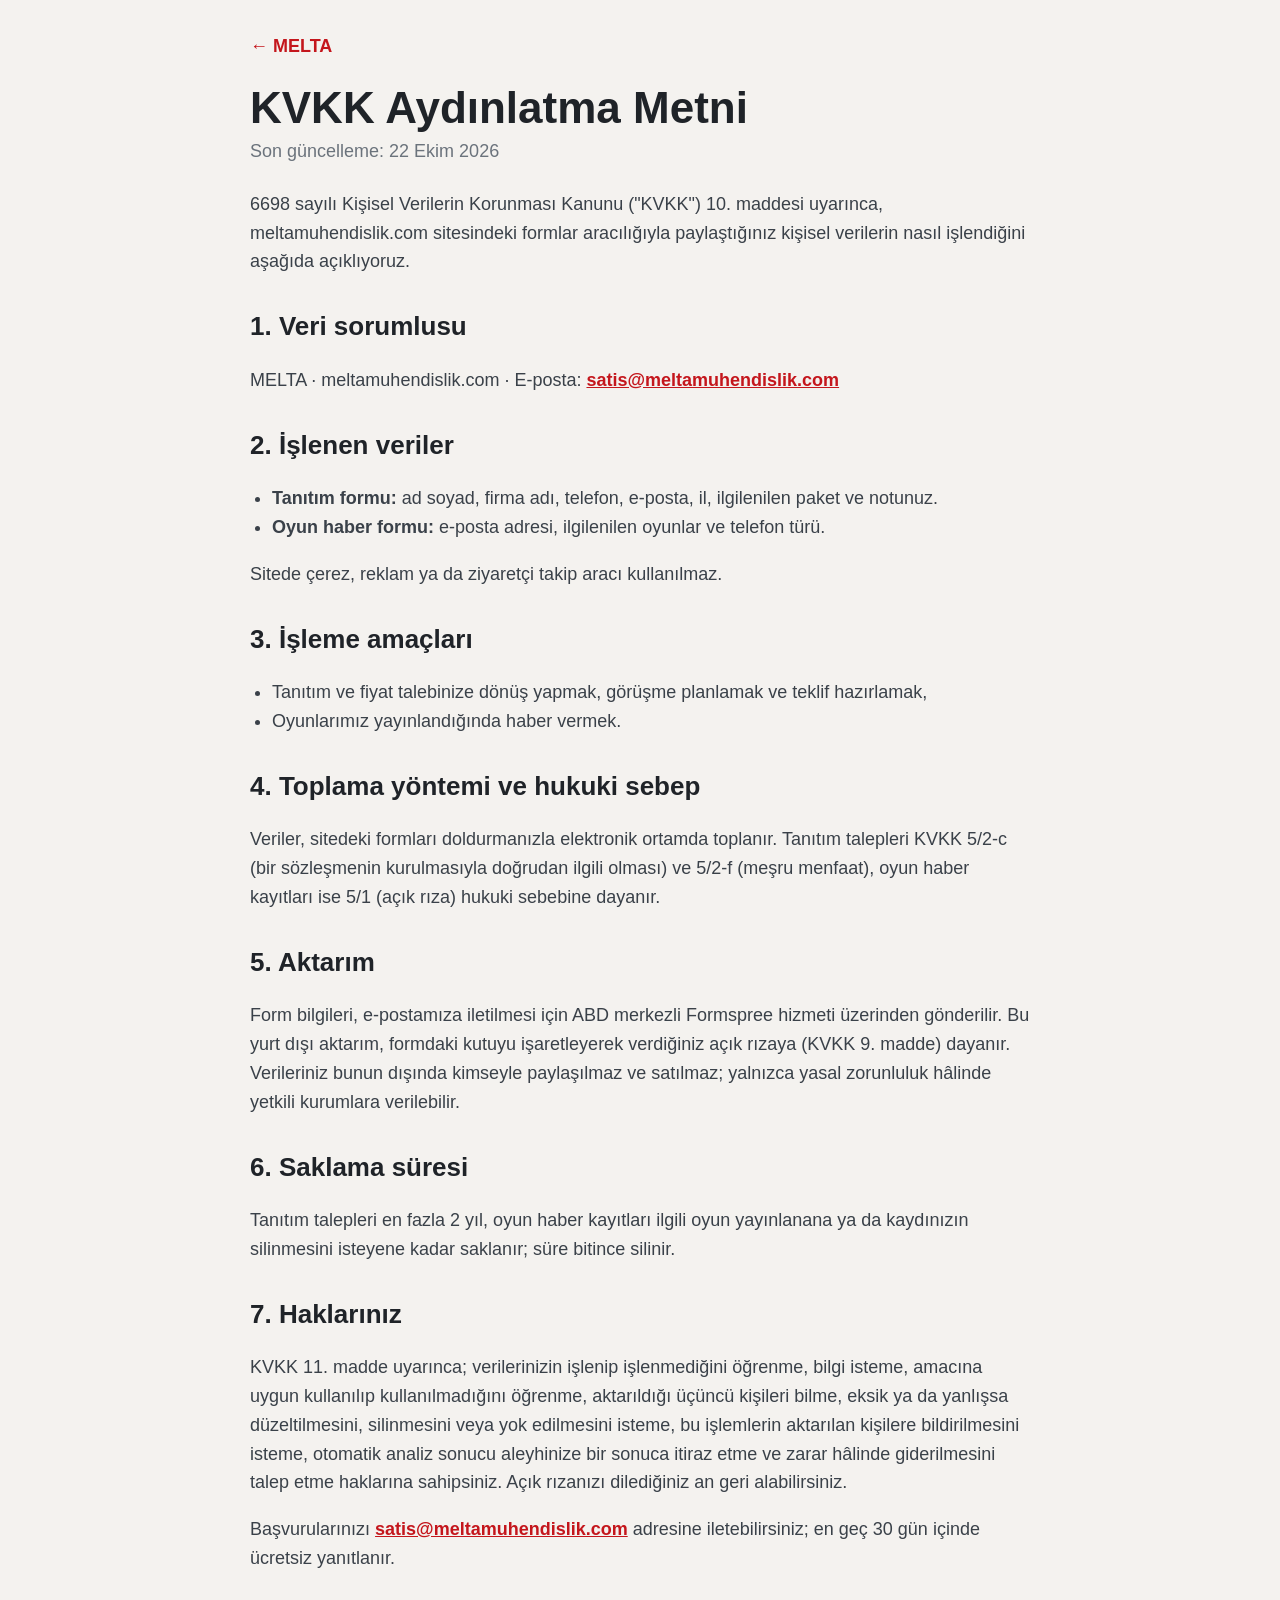
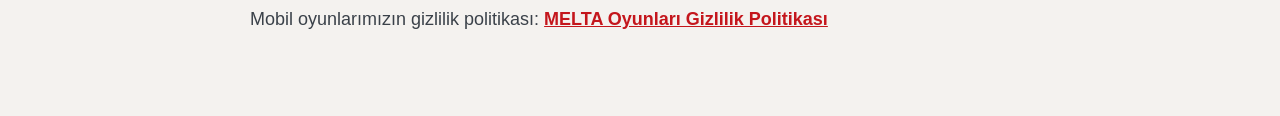
==== kvkk.html @ 436c2ba3 "Add files via upload" ====
<!doctype html>
<html lang="tr">
<head>
<meta charset="utf-8">
<meta name="viewport" content="width=device-width, initial-scale=1">
<title>KVKK Aydınlatma Metni · MELTA</title>
<link rel="icon" href="favicon.png">
<link href="fonts.css" rel="stylesheet">
<style>
body{margin:0;font-family:Barlow,Arial,sans-serif;background:#F4F2EF;color:#1F2328;font-size:18px;line-height:1.6}
.kap{max-width:780px;margin:0 auto;padding:32px 20px 64px}
a{color:#C4161C;font-weight:600}
.geri{display:inline-block;margin-bottom:24px;text-decoration:none}
h1{font-family:"Barlow Condensed",Arial,sans-serif;font-size:44px;line-height:1.05;margin:0 0 6px}
h2{font-family:"Barlow Condensed",Arial,sans-serif;font-size:26px;margin:30px 0 6px}
p,li{color:#3A4149}
ul{padding-left:22px}
.tarih{color:#6B737C;margin:0 0 24px}
</style>
</head>
<body>
<div class="kap">
<a class="geri" href="./">← MELTA</a>
<h1>KVKK Aydınlatma Metni</h1>
<p class="tarih">Son güncelleme: 22 Ekim 2026</p>
<p>6698 sayılı Kişisel Verilerin Korunması Kanunu ("KVKK") 10. maddesi uyarınca, meltamuhendislik.com sitesindeki formlar aracılığıyla paylaştığınız kişisel verilerin nasıl işlendiğini aşağıda açıklıyoruz.</p>

<h2>1. Veri sorumlusu</h2>
<p>MELTA · meltamuhendislik.com · E-posta: <a href="mailto:satis@meltamuhendislik.com">satis@meltamuhendislik.com</a></p>

<h2>2. İşlenen veriler</h2>
<ul>
<li><b>Tanıtım formu:</b> ad soyad, firma adı, telefon, e-posta, il, ilgilenilen paket ve notunuz.</li>
<li><b>Oyun haber formu:</b> e-posta adresi, ilgilenilen oyunlar ve telefon türü.</li>
</ul>
<p>Sitede çerez, reklam ya da ziyaretçi takip aracı kullanılmaz.</p>

<h2>3. İşleme amaçları</h2>
<ul>
<li>Tanıtım ve fiyat talebinize dönüş yapmak, görüşme planlamak ve teklif hazırlamak,</li>
<li>Oyunlarımız yayınlandığında haber vermek.</li>
</ul>

<h2>4. Toplama yöntemi ve hukuki sebep</h2>
<p>Veriler, sitedeki formları doldurmanızla elektronik ortamda toplanır. Tanıtım talepleri KVKK 5/2-c (bir sözleşmenin kurulmasıyla doğrudan ilgili olması) ve 5/2-f (meşru menfaat), oyun haber kayıtları ise 5/1 (açık rıza) hukuki sebebine dayanır.</p>

<h2>5. Aktarım</h2>
<p>Form bilgileri, e-postamıza iletilmesi için ABD merkezli Formspree hizmeti üzerinden gönderilir. Bu yurt dışı aktarım, formdaki kutuyu işaretleyerek verdiğiniz açık rızaya (KVKK 9. madde) dayanır. Verileriniz bunun dışında kimseyle paylaşılmaz ve satılmaz; yalnızca yasal zorunluluk hâlinde yetkili kurumlara verilebilir.</p>

<h2>6. Saklama süresi</h2>
<p>Tanıtım talepleri en fazla 2 yıl, oyun haber kayıtları ilgili oyun yayınlanana ya da kaydınızın silinmesini isteyene kadar saklanır; süre bitince silinir.</p>

<h2>7. Haklarınız</h2>
<p>KVKK 11. madde uyarınca; verilerinizin işlenip işlenmediğini öğrenme, bilgi isteme, amacına uygun kullanılıp kullanılmadığını öğrenme, aktarıldığı üçüncü kişileri bilme, eksik ya da yanlışsa düzeltilmesini, silinmesini veya yok edilmesini isteme, bu işlemlerin aktarılan kişilere bildirilmesini isteme, otomatik analiz sonucu aleyhinize bir sonuca itiraz etme ve zarar hâlinde giderilmesini talep etme haklarına sahipsiniz. Açık rızanızı dilediğiniz an geri alabilirsiniz.</p>
<p>Başvurularınızı <a href="mailto:satis@meltamuhendislik.com">satis@meltamuhendislik.com</a> adresine iletebilirsiniz; en geç 30 gün içinde ücretsiz yanıtlanır.</p>

<p style="margin-top:32px">Mobil oyunlarımızın gizlilik politikası: <a href="oyunlar/gizlilik.html">MELTA Oyunları Gizlilik Politikası</a></p>
</div>
</body>
</html>
---- fonts.css ----
/* barlow-latin-ext-400-normal */
@font-face {
  font-family: 'Barlow';
  font-style: normal;
  font-display: swap;
  font-weight: 400;
  src: url(fonts/barlow-latin-ext-400-normal.woff2) format('woff2');
  unicode-range: U+0100-02BA,U+02BD-02C5,U+02C7-02CC,U+02CE-02D7,U+02DD-02FF,U+0304,U+0308,U+0329,U+1D00-1DBF,U+1E00-1E9F,U+1EF2-1EFF,U+2020,U+20A0-20AB,U+20AD-20C0,U+2113,U+2C60-2C7F,U+A720-A7FF;
}
/* barlow-latin-400-normal */
@font-face {
  font-family: 'Barlow';
  font-style: normal;
  font-display: swap;
  font-weight: 400;
  src: url(fonts/barlow-latin-400-normal.woff2) format('woff2');
  unicode-range: U+0000-00FF,U+0131,U+0152-0153,U+02BB-02BC,U+02C6,U+02DA,U+02DC,U+0304,U+0308,U+0329,U+2000-206F,U+20AC,U+2122,U+2191,U+2193,U+2212,U+2215,U+FEFF,U+FFFD;
}
/* barlow-latin-ext-500-normal */
@font-face {
  font-family: 'Barlow';
  font-style: normal;
  font-display: swap;
  font-weight: 500;
  src: url(fonts/barlow-latin-ext-500-normal.woff2) format('woff2');
  unicode-range: U+0100-02BA,U+02BD-02C5,U+02C7-02CC,U+02CE-02D7,U+02DD-02FF,U+0304,U+0308,U+0329,U+1D00-1DBF,U+1E00-1E9F,U+1EF2-1EFF,U+2020,U+20A0-20AB,U+20AD-20C0,U+2113,U+2C60-2C7F,U+A720-A7FF;
}
/* barlow-latin-500-normal */
@font-face {
  font-family: 'Barlow';
  font-style: normal;
  font-display: swap;
  font-weight: 500;
  src: url(fonts/barlow-latin-500-normal.woff2) format('woff2');
  unicode-range: U+0000-00FF,U+0131,U+0152-0153,U+02BB-02BC,U+02C6,U+02DA,U+02DC,U+0304,U+0308,U+0329,U+2000-206F,U+20AC,U+2122,U+2191,U+2193,U+2212,U+2215,U+FEFF,U+FFFD;
}
/* barlow-latin-ext-600-normal */
@font-face {
  font-family: 'Barlow';
  font-style: normal;
  font-display: swap;
  font-weight: 600;
  src: url(fonts/barlow-latin-ext-600-normal.woff2) format('woff2');
  unicode-range: U+0100-02BA,U+02BD-02C5,U+02C7-02CC,U+02CE-02D7,U+02DD-02FF,U+0304,U+0308,U+0329,U+1D00-1DBF,U+1E00-1E9F,U+1EF2-1EFF,U+2020,U+20A0-20AB,U+20AD-20C0,U+2113,U+2C60-2C7F,U+A720-A7FF;
}
/* barlow-latin-600-normal */
@font-face {
  font-family: 'Barlow';
  font-style: normal;
  font-display: swap;
  font-weight: 600;
  src: url(fonts/barlow-latin-600-normal.woff2) format('woff2');
  unicode-range: U+0000-00FF,U+0131,U+0152-0153,U+02BB-02BC,U+02C6,U+02DA,U+02DC,U+0304,U+0308,U+0329,U+2000-206F,U+20AC,U+2122,U+2191,U+2193,U+2212,U+2215,U+FEFF,U+FFFD;
}
/* barlow-latin-ext-700-normal */
@font-face {
  font-family: 'Barlow';
  font-style: normal;
  font-display: swap;
  font-weight: 700;
  src: url(fonts/barlow-latin-ext-700-normal.woff2) format('woff2');
  unicode-range: U+0100-02BA,U+02BD-02C5,U+02C7-02CC,U+02CE-02D7,U+02DD-02FF,U+0304,U+0308,U+0329,U+1D00-1DBF,U+1E00-1E9F,U+1EF2-1EFF,U+2020,U+20A0-20AB,U+20AD-20C0,U+2113,U+2C60-2C7F,U+A720-A7FF;
}
/* barlow-latin-700-normal */
@font-face {
  font-family: 'Barlow';
  font-style: normal;
  font-display: swap;
  font-weight: 700;
  src: url(fonts/barlow-latin-700-normal.woff2) format('woff2');
  unicode-range: U+0000-00FF,U+0131,U+0152-0153,U+02BB-02BC,U+02C6,U+02DA,U+02DC,U+0304,U+0308,U+0329,U+2000-206F,U+20AC,U+2122,U+2191,U+2193,U+2212,U+2215,U+FEFF,U+FFFD;
}
/* barlow-condensed-latin-ext-600-normal */
@font-face {
  font-family: 'Barlow Condensed';
  font-style: normal;
  font-display: swap;
  font-weight: 600;
  src: url(fonts/barlow-condensed-latin-ext-600-normal.woff2) format('woff2');
  unicode-range: U+0100-02BA,U+02BD-02C5,U+02C7-02CC,U+02CE-02D7,U+02DD-02FF,U+0304,U+0308,U+0329,U+1D00-1DBF,U+1E00-1E9F,U+1EF2-1EFF,U+2020,U+20A0-20AB,U+20AD-20C0,U+2113,U+2C60-2C7F,U+A720-A7FF;
}
/* barlow-condensed-latin-600-normal */
@font-face {
  font-family: 'Barlow Condensed';
  font-style: normal;
  font-display: swap;
  font-weight: 600;
  src: url(fonts/barlow-condensed-latin-600-normal.woff2) format('woff2');
  unicode-range: U+0000-00FF,U+0131,U+0152-0153,U+02BB-02BC,U+02C6,U+02DA,U+02DC,U+0304,U+0308,U+0329,U+2000-206F,U+20AC,U+2122,U+2191,U+2193,U+2212,U+2215,U+FEFF,U+FFFD;
}
/* barlow-condensed-latin-ext-700-normal */
@font-face {
  font-family: 'Barlow Condensed';
  font-style: normal;
  font-display: swap;
  font-weight: 700;
  src: url(fonts/barlow-condensed-latin-ext-700-normal.woff2) format('woff2');
  unicode-range: U+0100-02BA,U+02BD-02C5,U+02C7-02CC,U+02CE-02D7,U+02DD-02FF,U+0304,U+0308,U+0329,U+1D00-1DBF,U+1E00-1E9F,U+1EF2-1EFF,U+2020,U+20A0-20AB,U+20AD-20C0,U+2113,U+2C60-2C7F,U+A720-A7FF;
}
/* barlow-condensed-latin-700-normal */
@font-face {
  font-family: 'Barlow Condensed';
  font-style: normal;
  font-display: swap;
  font-weight: 700;
  src: url(fonts/barlow-condensed-latin-700-normal.woff2) format('woff2');
  unicode-range: U+0000-00FF,U+0131,U+0152-0153,U+02BB-02BC,U+02C6,U+02DA,U+02DC,U+0304,U+0308,U+0329,U+2000-206F,U+20AC,U+2122,U+2191,U+2193,U+2212,U+2215,U+FEFF,U+FFFD;
}
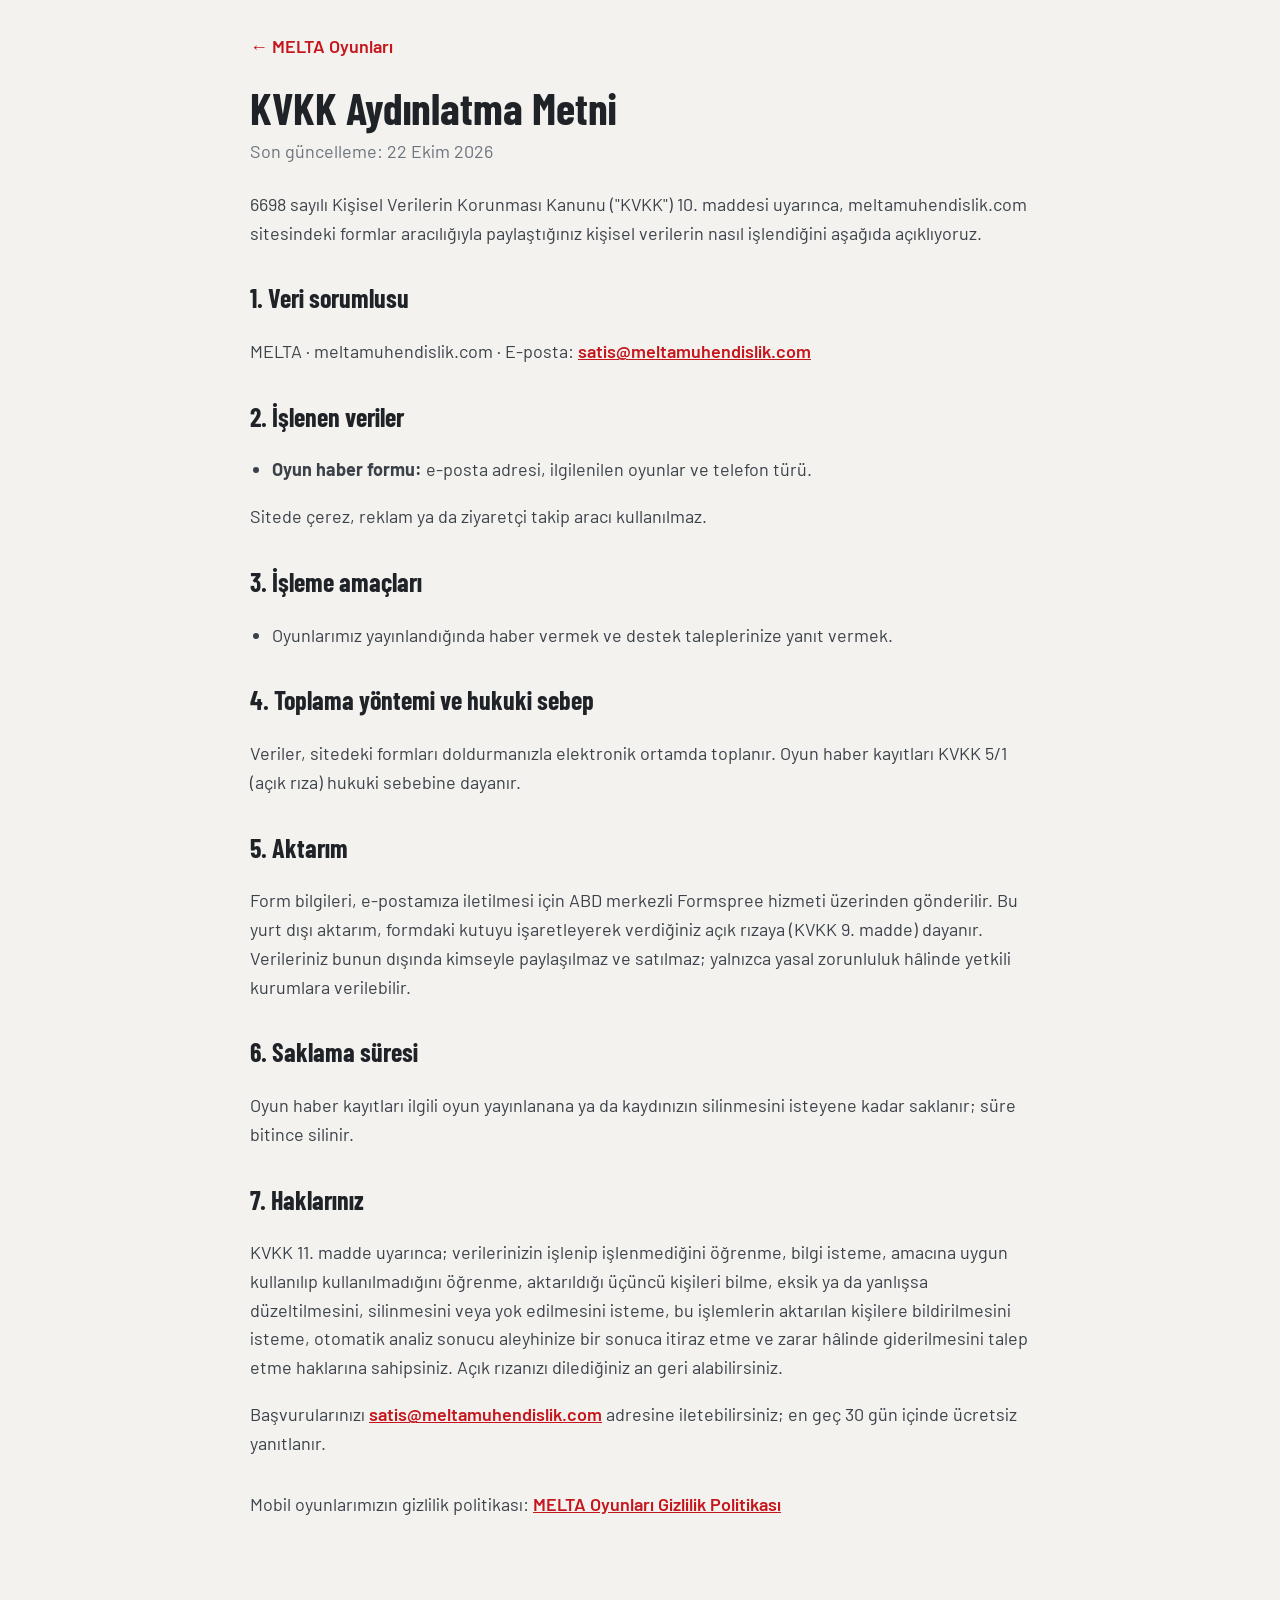
==== commit 225c8438: "Add files via upload" ====
--- a/kvkk.html
+++ b/kvkk.html
@@ -20,7 +20,7 @@
 </head>
 <body>
 <div class="kap">
-<a class="geri" href="./">← MELTA</a>
+<a class="geri" href="./">← MELTA Oyunları</a>
 <h1>KVKK Aydınlatma Metni</h1>
 <p class="tarih">Son güncelleme: 22 Ekim 2026</p>
 <p>6698 sayılı Kişisel Verilerin Korunması Kanunu ("KVKK") 10. maddesi uyarınca, meltamuhendislik.com sitesindeki formlar aracılığıyla paylaştığınız kişisel verilerin nasıl işlendiğini aşağıda açıklıyoruz.</p>
@@ -30,31 +30,29 @@
 
 <h2>2. İşlenen veriler</h2>
 <ul>
-<li><b>Tanıtım formu:</b> ad soyad, firma adı, telefon, e-posta, il, ilgilenilen paket ve notunuz.</li>
 <li><b>Oyun haber formu:</b> e-posta adresi, ilgilenilen oyunlar ve telefon türü.</li>
 </ul>
 <p>Sitede çerez, reklam ya da ziyaretçi takip aracı kullanılmaz.</p>
 
 <h2>3. İşleme amaçları</h2>
 <ul>
-<li>Tanıtım ve fiyat talebinize dönüş yapmak, görüşme planlamak ve teklif hazırlamak,</li>
-<li>Oyunlarımız yayınlandığında haber vermek.</li>
+<li>Oyunlarımız yayınlandığında haber vermek ve destek taleplerinize yanıt vermek.</li>
 </ul>
 
 <h2>4. Toplama yöntemi ve hukuki sebep</h2>
-<p>Veriler, sitedeki formları doldurmanızla elektronik ortamda toplanır. Tanıtım talepleri KVKK 5/2-c (bir sözleşmenin kurulmasıyla doğrudan ilgili olması) ve 5/2-f (meşru menfaat), oyun haber kayıtları ise 5/1 (açık rıza) hukuki sebebine dayanır.</p>
+<p>Veriler, sitedeki formları doldurmanızla elektronik ortamda toplanır. Oyun haber kayıtları KVKK 5/1 (açık rıza) hukuki sebebine dayanır.</p>
 
 <h2>5. Aktarım</h2>
 <p>Form bilgileri, e-postamıza iletilmesi için ABD merkezli Formspree hizmeti üzerinden gönderilir. Bu yurt dışı aktarım, formdaki kutuyu işaretleyerek verdiğiniz açık rızaya (KVKK 9. madde) dayanır. Verileriniz bunun dışında kimseyle paylaşılmaz ve satılmaz; yalnızca yasal zorunluluk hâlinde yetkili kurumlara verilebilir.</p>
 
 <h2>6. Saklama süresi</h2>
-<p>Tanıtım talepleri en fazla 2 yıl, oyun haber kayıtları ilgili oyun yayınlanana ya da kaydınızın silinmesini isteyene kadar saklanır; süre bitince silinir.</p>
+<p>Oyun haber kayıtları ilgili oyun yayınlanana ya da kaydınızın silinmesini isteyene kadar saklanır; süre bitince silinir.</p>
 
 <h2>7. Haklarınız</h2>
 <p>KVKK 11. madde uyarınca; verilerinizin işlenip işlenmediğini öğrenme, bilgi isteme, amacına uygun kullanılıp kullanılmadığını öğrenme, aktarıldığı üçüncü kişileri bilme, eksik ya da yanlışsa düzeltilmesini, silinmesini veya yok edilmesini isteme, bu işlemlerin aktarılan kişilere bildirilmesini isteme, otomatik analiz sonucu aleyhinize bir sonuca itiraz etme ve zarar hâlinde giderilmesini talep etme haklarına sahipsiniz. Açık rızanızı dilediğiniz an geri alabilirsiniz.</p>
 <p>Başvurularınızı <a href="mailto:satis@meltamuhendislik.com">satis@meltamuhendislik.com</a> adresine iletebilirsiniz; en geç 30 gün içinde ücretsiz yanıtlanır.</p>
 
-<p style="margin-top:32px">Mobil oyunlarımızın gizlilik politikası: <a href="oyunlar/gizlilik.html">MELTA Oyunları Gizlilik Politikası</a></p>
+<p style="margin-top:32px">Mobil oyunlarımızın gizlilik politikası: <a href="gizlilik.html">MELTA Oyunları Gizlilik Politikası</a></p>
 </div>
 </body>
 </html>
--- a/fonts.css
+++ b/fonts.css
@@ -4,7 +4,7 @@
   font-style: normal;
   font-display: swap;
   font-weight: 400;
-  src: url(fonts/barlow-latin-ext-400-normal.woff2) format('woff2');
+  src: url(barlow-latin-ext-400-normal.woff2) format('woff2');
   unicode-range: U+0100-02BA,U+02BD-02C5,U+02C7-02CC,U+02CE-02D7,U+02DD-02FF,U+0304,U+0308,U+0329,U+1D00-1DBF,U+1E00-1E9F,U+1EF2-1EFF,U+2020,U+20A0-20AB,U+20AD-20C0,U+2113,U+2C60-2C7F,U+A720-A7FF;
 }
 /* barlow-latin-400-normal */
@@ -13,7 +13,7 @@
   font-style: normal;
   font-display: swap;
   font-weight: 400;
-  src: url(fonts/barlow-latin-400-normal.woff2) format('woff2');
+  src: url(barlow-latin-400-normal.woff2) format('woff2');
   unicode-range: U+0000-00FF,U+0131,U+0152-0153,U+02BB-02BC,U+02C6,U+02DA,U+02DC,U+0304,U+0308,U+0329,U+2000-206F,U+20AC,U+2122,U+2191,U+2193,U+2212,U+2215,U+FEFF,U+FFFD;
 }
 /* barlow-latin-ext-500-normal */
@@ -22,7 +22,7 @@
   font-style: normal;
   font-display: swap;
   font-weight: 500;
-  src: url(fonts/barlow-latin-ext-500-normal.woff2) format('woff2');
+  src: url(barlow-latin-ext-500-normal.woff2) format('woff2');
   unicode-range: U+0100-02BA,U+02BD-02C5,U+02C7-02CC,U+02CE-02D7,U+02DD-02FF,U+0304,U+0308,U+0329,U+1D00-1DBF,U+1E00-1E9F,U+1EF2-1EFF,U+2020,U+20A0-20AB,U+20AD-20C0,U+2113,U+2C60-2C7F,U+A720-A7FF;
 }
 /* barlow-latin-500-normal */
@@ -31,7 +31,7 @@
   font-style: normal;
   font-display: swap;
   font-weight: 500;
-  src: url(fonts/barlow-latin-500-normal.woff2) format('woff2');
+  src: url(barlow-latin-500-normal.woff2) format('woff2');
   unicode-range: U+0000-00FF,U+0131,U+0152-0153,U+02BB-02BC,U+02C6,U+02DA,U+02DC,U+0304,U+0308,U+0329,U+2000-206F,U+20AC,U+2122,U+2191,U+2193,U+2212,U+2215,U+FEFF,U+FFFD;
 }
 /* barlow-latin-ext-600-normal */
@@ -40,7 +40,7 @@
   font-style: normal;
   font-display: swap;
   font-weight: 600;
-  src: url(fonts/barlow-latin-ext-600-normal.woff2) format('woff2');
+  src: url(barlow-latin-ext-600-normal.woff2) format('woff2');
   unicode-range: U+0100-02BA,U+02BD-02C5,U+02C7-02CC,U+02CE-02D7,U+02DD-02FF,U+0304,U+0308,U+0329,U+1D00-1DBF,U+1E00-1E9F,U+1EF2-1EFF,U+2020,U+20A0-20AB,U+20AD-20C0,U+2113,U+2C60-2C7F,U+A720-A7FF;
 }
 /* barlow-latin-600-normal */
@@ -49,7 +49,7 @@
   font-style: normal;
   font-display: swap;
   font-weight: 600;
-  src: url(fonts/barlow-latin-600-normal.woff2) format('woff2');
+  src: url(barlow-latin-600-normal.woff2) format('woff2');
   unicode-range: U+0000-00FF,U+0131,U+0152-0153,U+02BB-02BC,U+02C6,U+02DA,U+02DC,U+0304,U+0308,U+0329,U+2000-206F,U+20AC,U+2122,U+2191,U+2193,U+2212,U+2215,U+FEFF,U+FFFD;
 }
 /* barlow-latin-ext-700-normal */
@@ -58,7 +58,7 @@
   font-style: normal;
   font-display: swap;
   font-weight: 700;
-  src: url(fonts/barlow-latin-ext-700-normal.woff2) format('woff2');
+  src: url(barlow-latin-ext-700-normal.woff2) format('woff2');
   unicode-range: U+0100-02BA,U+02BD-02C5,U+02C7-02CC,U+02CE-02D7,U+02DD-02FF,U+0304,U+0308,U+0329,U+1D00-1DBF,U+1E00-1E9F,U+1EF2-1EFF,U+2020,U+20A0-20AB,U+20AD-20C0,U+2113,U+2C60-2C7F,U+A720-A7FF;
 }
 /* barlow-latin-700-normal */
@@ -67,7 +67,7 @@
   font-style: normal;
   font-display: swap;
   font-weight: 700;
-  src: url(fonts/barlow-latin-700-normal.woff2) format('woff2');
+  src: url(barlow-latin-700-normal.woff2) format('woff2');
   unicode-range: U+0000-00FF,U+0131,U+0152-0153,U+02BB-02BC,U+02C6,U+02DA,U+02DC,U+0304,U+0308,U+0329,U+2000-206F,U+20AC,U+2122,U+2191,U+2193,U+2212,U+2215,U+FEFF,U+FFFD;
 }
 /* barlow-condensed-latin-ext-600-normal */
@@ -76,7 +76,7 @@
   font-style: normal;
   font-display: swap;
   font-weight: 600;
-  src: url(fonts/barlow-condensed-latin-ext-600-normal.woff2) format('woff2');
+  src: url(barlow-condensed-latin-ext-600-normal.woff2) format('woff2');
   unicode-range: U+0100-02BA,U+02BD-02C5,U+02C7-02CC,U+02CE-02D7,U+02DD-02FF,U+0304,U+0308,U+0329,U+1D00-1DBF,U+1E00-1E9F,U+1EF2-1EFF,U+2020,U+20A0-20AB,U+20AD-20C0,U+2113,U+2C60-2C7F,U+A720-A7FF;
 }
 /* barlow-condensed-latin-600-normal */
@@ -85,7 +85,7 @@
   font-style: normal;
   font-display: swap;
   font-weight: 600;
-  src: url(fonts/barlow-condensed-latin-600-normal.woff2) format('woff2');
+  src: url(barlow-condensed-latin-600-normal.woff2) format('woff2');
   unicode-range: U+0000-00FF,U+0131,U+0152-0153,U+02BB-02BC,U+02C6,U+02DA,U+02DC,U+0304,U+0308,U+0329,U+2000-206F,U+20AC,U+2122,U+2191,U+2193,U+2212,U+2215,U+FEFF,U+FFFD;
 }
 /* barlow-condensed-latin-ext-700-normal */
@@ -94,7 +94,7 @@
   font-style: normal;
   font-display: swap;
   font-weight: 700;
-  src: url(fonts/barlow-condensed-latin-ext-700-normal.woff2) format('woff2');
+  src: url(barlow-condensed-latin-ext-700-normal.woff2) format('woff2');
   unicode-range: U+0100-02BA,U+02BD-02C5,U+02C7-02CC,U+02CE-02D7,U+02DD-02FF,U+0304,U+0308,U+0329,U+1D00-1DBF,U+1E00-1E9F,U+1EF2-1EFF,U+2020,U+20A0-20AB,U+20AD-20C0,U+2113,U+2C60-2C7F,U+A720-A7FF;
 }
 /* barlow-condensed-latin-700-normal */
@@ -103,6 +103,132 @@
   font-style: normal;
   font-display: swap;
   font-weight: 700;
-  src: url(fonts/barlow-condensed-latin-700-normal.woff2) format('woff2');
-  unicode-range: U+0000-00FF,U+0131,U+0152-0153,U+02BB-02BC,U+02C6,U+02DA,U+02DC,U+0304,U+0308,U+0329,U+2000-206F,U+20AC,U+2122,U+2191,U+2193,U+2212,U+2215,U+FEFF,U+FFFD;
-}
+  src: url(barlow-condensed-latin-700-normal.woff2) format('woff2');
+  unicode-range: U+0000-00FF,U+0131,U+0152-0153,U+02BB-02BC,U+02C6,U+02DA,U+02DC,U+0304,U+0308,U+0329,U+2000-206F,U+20AC,U+2122,U+2191,U+2193,U+2212,U+2215,U+FEFF,U+FFFD;
+}
+/* baloo-2-latin-ext-600-normal */
+@font-face {
+  font-family: 'Baloo 2';
+  font-style: normal;
+  font-display: swap;
+  font-weight: 600;
+  src: url(baloo-2-latin-ext-600-normal.woff2) format('woff2');
+  unicode-range: U+0100-02BA,U+02BD-02C5,U+02C7-02CC,U+02CE-02D7,U+02DD-02FF,U+0304,U+0308,U+0329,U+1D00-1DBF,U+1E00-1E9F,U+1EF2-1EFF,U+2020,U+20A0-20AB,U+20AD-20C0,U+2113,U+2C60-2C7F,U+A720-A7FF;
+}
+/* baloo-2-latin-600-normal */
+@font-face {
+  font-family: 'Baloo 2';
+  font-style: normal;
+  font-display: swap;
+  font-weight: 600;
+  src: url(baloo-2-latin-600-normal.woff2) format('woff2');
+  unicode-range: U+0000-00FF,U+0131,U+0152-0153,U+02BB-02BC,U+02C6,U+02DA,U+02DC,U+0304,U+0308,U+0329,U+2000-206F,U+20AC,U+2122,U+2191,U+2193,U+2212,U+2215,U+FEFF,U+FFFD;
+}
+/* baloo-2-latin-ext-700-normal */
+@font-face {
+  font-family: 'Baloo 2';
+  font-style: normal;
+  font-display: swap;
+  font-weight: 700;
+  src: url(baloo-2-latin-ext-700-normal.woff2) format('woff2');
+  unicode-range: U+0100-02BA,U+02BD-02C5,U+02C7-02CC,U+02CE-02D7,U+02DD-02FF,U+0304,U+0308,U+0329,U+1D00-1DBF,U+1E00-1E9F,U+1EF2-1EFF,U+2020,U+20A0-20AB,U+20AD-20C0,U+2113,U+2C60-2C7F,U+A720-A7FF;
+}
+/* baloo-2-latin-700-normal */
+@font-face {
+  font-family: 'Baloo 2';
+  font-style: normal;
+  font-display: swap;
+  font-weight: 700;
+  src: url(baloo-2-latin-700-normal.woff2) format('woff2');
+  unicode-range: U+0000-00FF,U+0131,U+0152-0153,U+02BB-02BC,U+02C6,U+02DA,U+02DC,U+0304,U+0308,U+0329,U+2000-206F,U+20AC,U+2122,U+2191,U+2193,U+2212,U+2215,U+FEFF,U+FFFD;
+}
+/* baloo-2-latin-ext-800-normal */
+@font-face {
+  font-family: 'Baloo 2';
+  font-style: normal;
+  font-display: swap;
+  font-weight: 800;
+  src: url(baloo-2-latin-ext-800-normal.woff2) format('woff2');
+  unicode-range: U+0100-02BA,U+02BD-02C5,U+02C7-02CC,U+02CE-02D7,U+02DD-02FF,U+0304,U+0308,U+0329,U+1D00-1DBF,U+1E00-1E9F,U+1EF2-1EFF,U+2020,U+20A0-20AB,U+20AD-20C0,U+2113,U+2C60-2C7F,U+A720-A7FF;
+}
+/* baloo-2-latin-800-normal */
+@font-face {
+  font-family: 'Baloo 2';
+  font-style: normal;
+  font-display: swap;
+  font-weight: 800;
+  src: url(baloo-2-latin-800-normal.woff2) format('woff2');
+  unicode-range: U+0000-00FF,U+0131,U+0152-0153,U+02BB-02BC,U+02C6,U+02DA,U+02DC,U+0304,U+0308,U+0329,U+2000-206F,U+20AC,U+2122,U+2191,U+2193,U+2212,U+2215,U+FEFF,U+FFFD;
+}
+/* nunito-latin-ext-400-normal */
+@font-face {
+  font-family: 'Nunito';
+  font-style: normal;
+  font-display: swap;
+  font-weight: 400;
+  src: url(nunito-latin-ext-400-normal.woff2) format('woff2');
+  unicode-range: U+0100-02BA,U+02BD-02C5,U+02C7-02CC,U+02CE-02D7,U+02DD-02FF,U+0304,U+0308,U+0329,U+1D00-1DBF,U+1E00-1E9F,U+1EF2-1EFF,U+2020,U+20A0-20AB,U+20AD-20C0,U+2113,U+2C60-2C7F,U+A720-A7FF;
+}
+/* nunito-latin-400-normal */
+@font-face {
+  font-family: 'Nunito';
+  font-style: normal;
+  font-display: swap;
+  font-weight: 400;
+  src: url(nunito-latin-400-normal.woff2) format('woff2');
+  unicode-range: U+0000-00FF,U+0131,U+0152-0153,U+02BB-02BC,U+02C6,U+02DA,U+02DC,U+0304,U+0308,U+0329,U+2000-206F,U+20AC,U+2122,U+2191,U+2193,U+2212,U+2215,U+FEFF,U+FFFD;
+}
+/* nunito-latin-ext-600-normal */
+@font-face {
+  font-family: 'Nunito';
+  font-style: normal;
+  font-display: swap;
+  font-weight: 600;
+  src: url(nunito-latin-ext-600-normal.woff2) format('woff2');
+  unicode-range: U+0100-02BA,U+02BD-02C5,U+02C7-02CC,U+02CE-02D7,U+02DD-02FF,U+0304,U+0308,U+0329,U+1D00-1DBF,U+1E00-1E9F,U+1EF2-1EFF,U+2020,U+20A0-20AB,U+20AD-20C0,U+2113,U+2C60-2C7F,U+A720-A7FF;
+}
+/* nunito-latin-600-normal */
+@font-face {
+  font-family: 'Nunito';
+  font-style: normal;
+  font-display: swap;
+  font-weight: 600;
+  src: url(nunito-latin-600-normal.woff2) format('woff2');
+  unicode-range: U+0000-00FF,U+0131,U+0152-0153,U+02BB-02BC,U+02C6,U+02DA,U+02DC,U+0304,U+0308,U+0329,U+2000-206F,U+20AC,U+2122,U+2191,U+2193,U+2212,U+2215,U+FEFF,U+FFFD;
+}
+/* nunito-latin-ext-700-normal */
+@font-face {
+  font-family: 'Nunito';
+  font-style: normal;
+  font-display: swap;
+  font-weight: 700;
+  src: url(nunito-latin-ext-700-normal.woff2) format('woff2');
+  unicode-range: U+0100-02BA,U+02BD-02C5,U+02C7-02CC,U+02CE-02D7,U+02DD-02FF,U+0304,U+0308,U+0329,U+1D00-1DBF,U+1E00-1E9F,U+1EF2-1EFF,U+2020,U+20A0-20AB,U+20AD-20C0,U+2113,U+2C60-2C7F,U+A720-A7FF;
+}
+/* nunito-latin-700-normal */
+@font-face {
+  font-family: 'Nunito';
+  font-style: normal;
+  font-display: swap;
+  font-weight: 700;
+  src: url(nunito-latin-700-normal.woff2) format('woff2');
+  unicode-range: U+0000-00FF,U+0131,U+0152-0153,U+02BB-02BC,U+02C6,U+02DA,U+02DC,U+0304,U+0308,U+0329,U+2000-206F,U+20AC,U+2122,U+2191,U+2193,U+2212,U+2215,U+FEFF,U+FFFD;
+}
+/* nunito-latin-ext-800-normal */
+@font-face {
+  font-family: 'Nunito';
+  font-style: normal;
+  font-display: swap;
+  font-weight: 800;
+  src: url(nunito-latin-ext-800-normal.woff2) format('woff2');
+  unicode-range: U+0100-02BA,U+02BD-02C5,U+02C7-02CC,U+02CE-02D7,U+02DD-02FF,U+0304,U+0308,U+0329,U+1D00-1DBF,U+1E00-1E9F,U+1EF2-1EFF,U+2020,U+20A0-20AB,U+20AD-20C0,U+2113,U+2C60-2C7F,U+A720-A7FF;
+}
+/* nunito-latin-800-normal */
+@font-face {
+  font-family: 'Nunito';
+  font-style: normal;
+  font-display: swap;
+  font-weight: 800;
+  src: url(nunito-latin-800-normal.woff2) format('woff2');
+  unicode-range: U+0000-00FF,U+0131,U+0152-0153,U+02BB-02BC,U+02C6,U+02DA,U+02DC,U+0304,U+0308,U+0329,U+2000-206F,U+20AC,U+2122,U+2191,U+2193,U+2212,U+2215,U+FEFF,U+FFFD;
+}
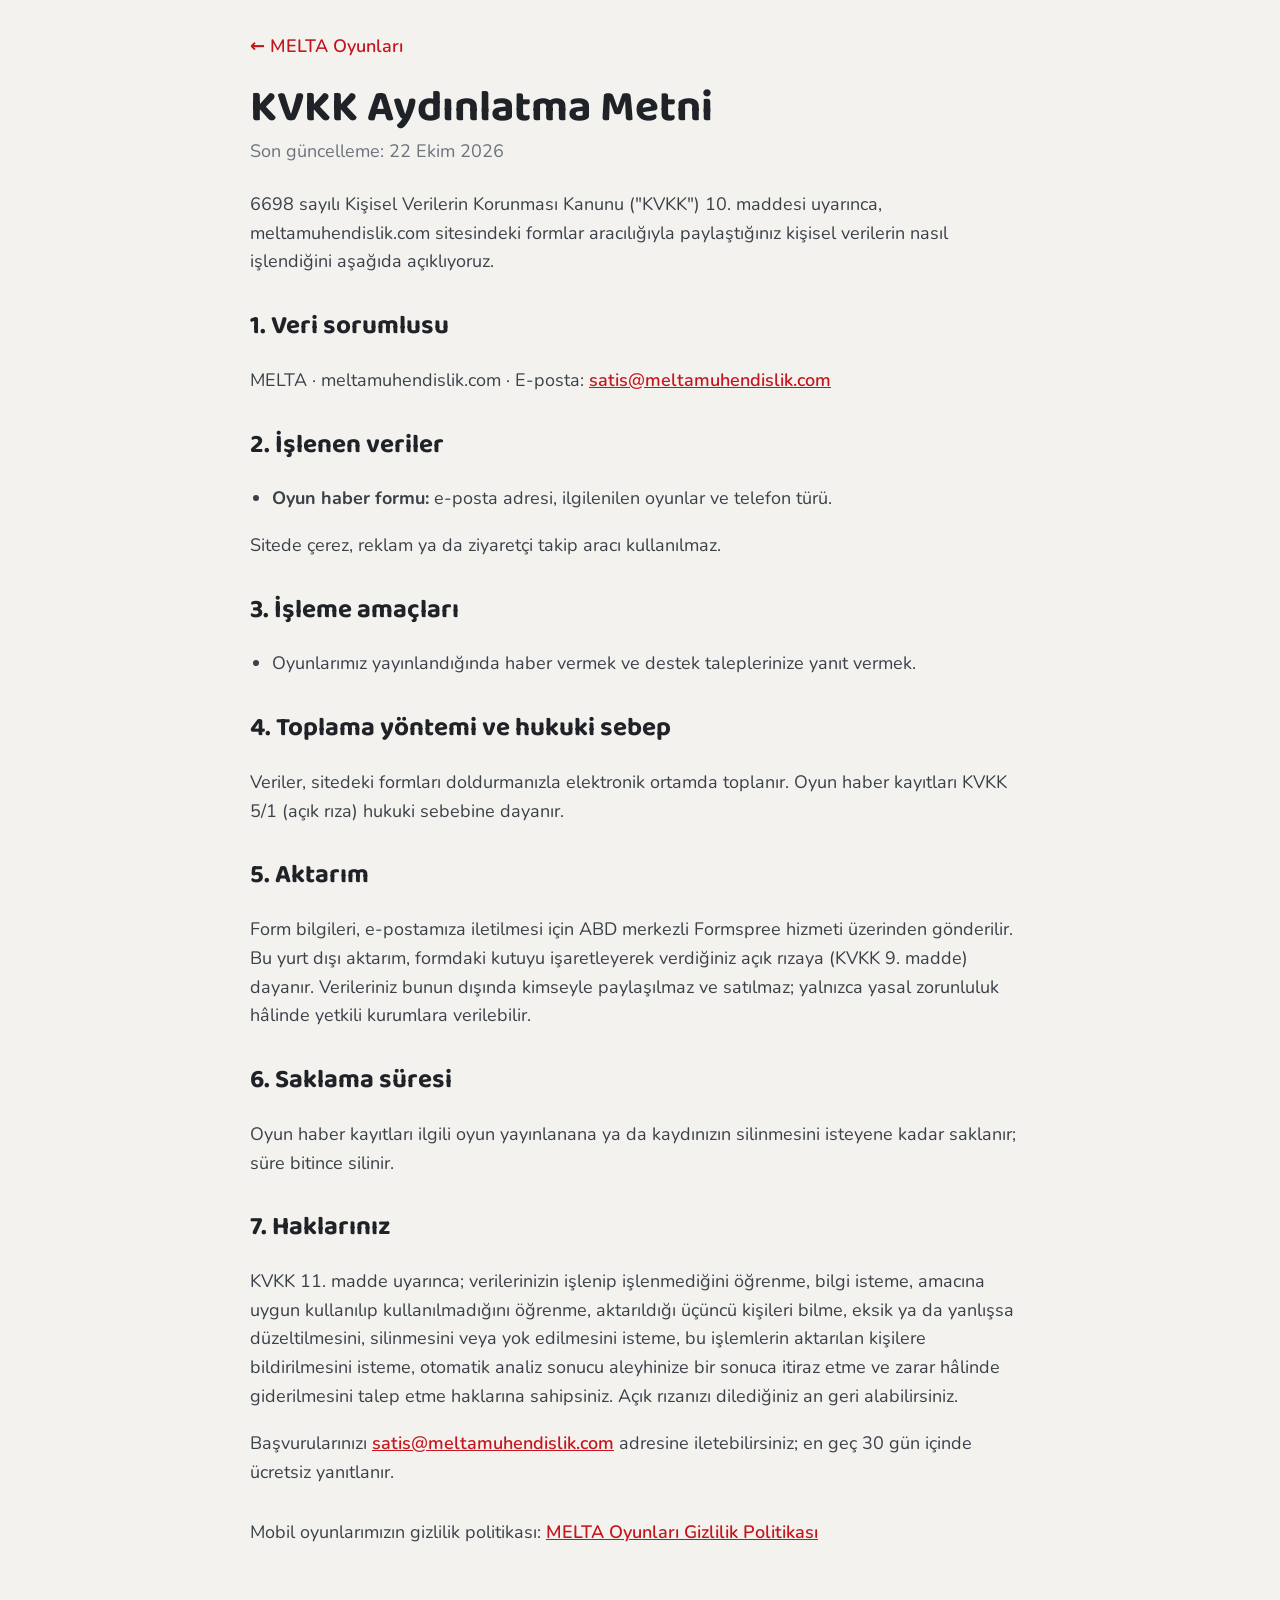
==== commit 296ffc38: "Add files via upload" ====
--- a/kvkk.html
+++ b/kvkk.html
@@ -7,12 +7,12 @@
 <link rel="icon" href="favicon.png">
 <link href="fonts.css" rel="stylesheet">
 <style>
-body{margin:0;font-family:Barlow,Arial,sans-serif;background:#F4F2EF;color:#1F2328;font-size:18px;line-height:1.6}
+body{margin:0;font-family:Nunito,system-ui,sans-serif;background:#F4F2EF;color:#1F2328;font-size:18px;line-height:1.6}
 .kap{max-width:780px;margin:0 auto;padding:32px 20px 64px}
 a{color:#C4161C;font-weight:600}
 .geri{display:inline-block;margin-bottom:24px;text-decoration:none}
-h1{font-family:"Barlow Condensed",Arial,sans-serif;font-size:44px;line-height:1.05;margin:0 0 6px}
-h2{font-family:"Barlow Condensed",Arial,sans-serif;font-size:26px;margin:30px 0 6px}
+h1{font-family:"Baloo 2",system-ui,sans-serif;font-size:44px;line-height:1.05;margin:0 0 6px}
+h2{font-family:"Baloo 2",system-ui,sans-serif;font-size:26px;margin:30px 0 6px}
 p,li{color:#3A4149}
 ul{padding-left:22px}
 .tarih{color:#6B737C;margin:0 0 24px}
--- a/fonts.css
+++ b/fonts.css
@@ -1,111 +1,3 @@
-/* barlow-latin-ext-400-normal */
-@font-face {
-  font-family: 'Barlow';
-  font-style: normal;
-  font-display: swap;
-  font-weight: 400;
-  src: url(barlow-latin-ext-400-normal.woff2) format('woff2');
-  unicode-range: U+0100-02BA,U+02BD-02C5,U+02C7-02CC,U+02CE-02D7,U+02DD-02FF,U+0304,U+0308,U+0329,U+1D00-1DBF,U+1E00-1E9F,U+1EF2-1EFF,U+2020,U+20A0-20AB,U+20AD-20C0,U+2113,U+2C60-2C7F,U+A720-A7FF;
-}
-/* barlow-latin-400-normal */
-@font-face {
-  font-family: 'Barlow';
-  font-style: normal;
-  font-display: swap;
-  font-weight: 400;
-  src: url(barlow-latin-400-normal.woff2) format('woff2');
-  unicode-range: U+0000-00FF,U+0131,U+0152-0153,U+02BB-02BC,U+02C6,U+02DA,U+02DC,U+0304,U+0308,U+0329,U+2000-206F,U+20AC,U+2122,U+2191,U+2193,U+2212,U+2215,U+FEFF,U+FFFD;
-}
-/* barlow-latin-ext-500-normal */
-@font-face {
-  font-family: 'Barlow';
-  font-style: normal;
-  font-display: swap;
-  font-weight: 500;
-  src: url(barlow-latin-ext-500-normal.woff2) format('woff2');
-  unicode-range: U+0100-02BA,U+02BD-02C5,U+02C7-02CC,U+02CE-02D7,U+02DD-02FF,U+0304,U+0308,U+0329,U+1D00-1DBF,U+1E00-1E9F,U+1EF2-1EFF,U+2020,U+20A0-20AB,U+20AD-20C0,U+2113,U+2C60-2C7F,U+A720-A7FF;
-}
-/* barlow-latin-500-normal */
-@font-face {
-  font-family: 'Barlow';
-  font-style: normal;
-  font-display: swap;
-  font-weight: 500;
-  src: url(barlow-latin-500-normal.woff2) format('woff2');
-  unicode-range: U+0000-00FF,U+0131,U+0152-0153,U+02BB-02BC,U+02C6,U+02DA,U+02DC,U+0304,U+0308,U+0329,U+2000-206F,U+20AC,U+2122,U+2191,U+2193,U+2212,U+2215,U+FEFF,U+FFFD;
-}
-/* barlow-latin-ext-600-normal */
-@font-face {
-  font-family: 'Barlow';
-  font-style: normal;
-  font-display: swap;
-  font-weight: 600;
-  src: url(barlow-latin-ext-600-normal.woff2) format('woff2');
-  unicode-range: U+0100-02BA,U+02BD-02C5,U+02C7-02CC,U+02CE-02D7,U+02DD-02FF,U+0304,U+0308,U+0329,U+1D00-1DBF,U+1E00-1E9F,U+1EF2-1EFF,U+2020,U+20A0-20AB,U+20AD-20C0,U+2113,U+2C60-2C7F,U+A720-A7FF;
-}
-/* barlow-latin-600-normal */
-@font-face {
-  font-family: 'Barlow';
-  font-style: normal;
-  font-display: swap;
-  font-weight: 600;
-  src: url(barlow-latin-600-normal.woff2) format('woff2');
-  unicode-range: U+0000-00FF,U+0131,U+0152-0153,U+02BB-02BC,U+02C6,U+02DA,U+02DC,U+0304,U+0308,U+0329,U+2000-206F,U+20AC,U+2122,U+2191,U+2193,U+2212,U+2215,U+FEFF,U+FFFD;
-}
-/* barlow-latin-ext-700-normal */
-@font-face {
-  font-family: 'Barlow';
-  font-style: normal;
-  font-display: swap;
-  font-weight: 700;
-  src: url(barlow-latin-ext-700-normal.woff2) format('woff2');
-  unicode-range: U+0100-02BA,U+02BD-02C5,U+02C7-02CC,U+02CE-02D7,U+02DD-02FF,U+0304,U+0308,U+0329,U+1D00-1DBF,U+1E00-1E9F,U+1EF2-1EFF,U+2020,U+20A0-20AB,U+20AD-20C0,U+2113,U+2C60-2C7F,U+A720-A7FF;
-}
-/* barlow-latin-700-normal */
-@font-face {
-  font-family: 'Barlow';
-  font-style: normal;
-  font-display: swap;
-  font-weight: 700;
-  src: url(barlow-latin-700-normal.woff2) format('woff2');
-  unicode-range: U+0000-00FF,U+0131,U+0152-0153,U+02BB-02BC,U+02C6,U+02DA,U+02DC,U+0304,U+0308,U+0329,U+2000-206F,U+20AC,U+2122,U+2191,U+2193,U+2212,U+2215,U+FEFF,U+FFFD;
-}
-/* barlow-condensed-latin-ext-600-normal */
-@font-face {
-  font-family: 'Barlow Condensed';
-  font-style: normal;
-  font-display: swap;
-  font-weight: 600;
-  src: url(barlow-condensed-latin-ext-600-normal.woff2) format('woff2');
-  unicode-range: U+0100-02BA,U+02BD-02C5,U+02C7-02CC,U+02CE-02D7,U+02DD-02FF,U+0304,U+0308,U+0329,U+1D00-1DBF,U+1E00-1E9F,U+1EF2-1EFF,U+2020,U+20A0-20AB,U+20AD-20C0,U+2113,U+2C60-2C7F,U+A720-A7FF;
-}
-/* barlow-condensed-latin-600-normal */
-@font-face {
-  font-family: 'Barlow Condensed';
-  font-style: normal;
-  font-display: swap;
-  font-weight: 600;
-  src: url(barlow-condensed-latin-600-normal.woff2) format('woff2');
-  unicode-range: U+0000-00FF,U+0131,U+0152-0153,U+02BB-02BC,U+02C6,U+02DA,U+02DC,U+0304,U+0308,U+0329,U+2000-206F,U+20AC,U+2122,U+2191,U+2193,U+2212,U+2215,U+FEFF,U+FFFD;
-}
-/* barlow-condensed-latin-ext-700-normal */
-@font-face {
-  font-family: 'Barlow Condensed';
-  font-style: normal;
-  font-display: swap;
-  font-weight: 700;
-  src: url(barlow-condensed-latin-ext-700-normal.woff2) format('woff2');
-  unicode-range: U+0100-02BA,U+02BD-02C5,U+02C7-02CC,U+02CE-02D7,U+02DD-02FF,U+0304,U+0308,U+0329,U+1D00-1DBF,U+1E00-1E9F,U+1EF2-1EFF,U+2020,U+20A0-20AB,U+20AD-20C0,U+2113,U+2C60-2C7F,U+A720-A7FF;
-}
-/* barlow-condensed-latin-700-normal */
-@font-face {
-  font-family: 'Barlow Condensed';
-  font-style: normal;
-  font-display: swap;
-  font-weight: 700;
-  src: url(barlow-condensed-latin-700-normal.woff2) format('woff2');
-  unicode-range: U+0000-00FF,U+0131,U+0152-0153,U+02BB-02BC,U+02C6,U+02DA,U+02DC,U+0304,U+0308,U+0329,U+2000-206F,U+20AC,U+2122,U+2191,U+2193,U+2212,U+2215,U+FEFF,U+FFFD;
-}
 /* baloo-2-latin-ext-600-normal */
 @font-face {
   font-family: 'Baloo 2';
